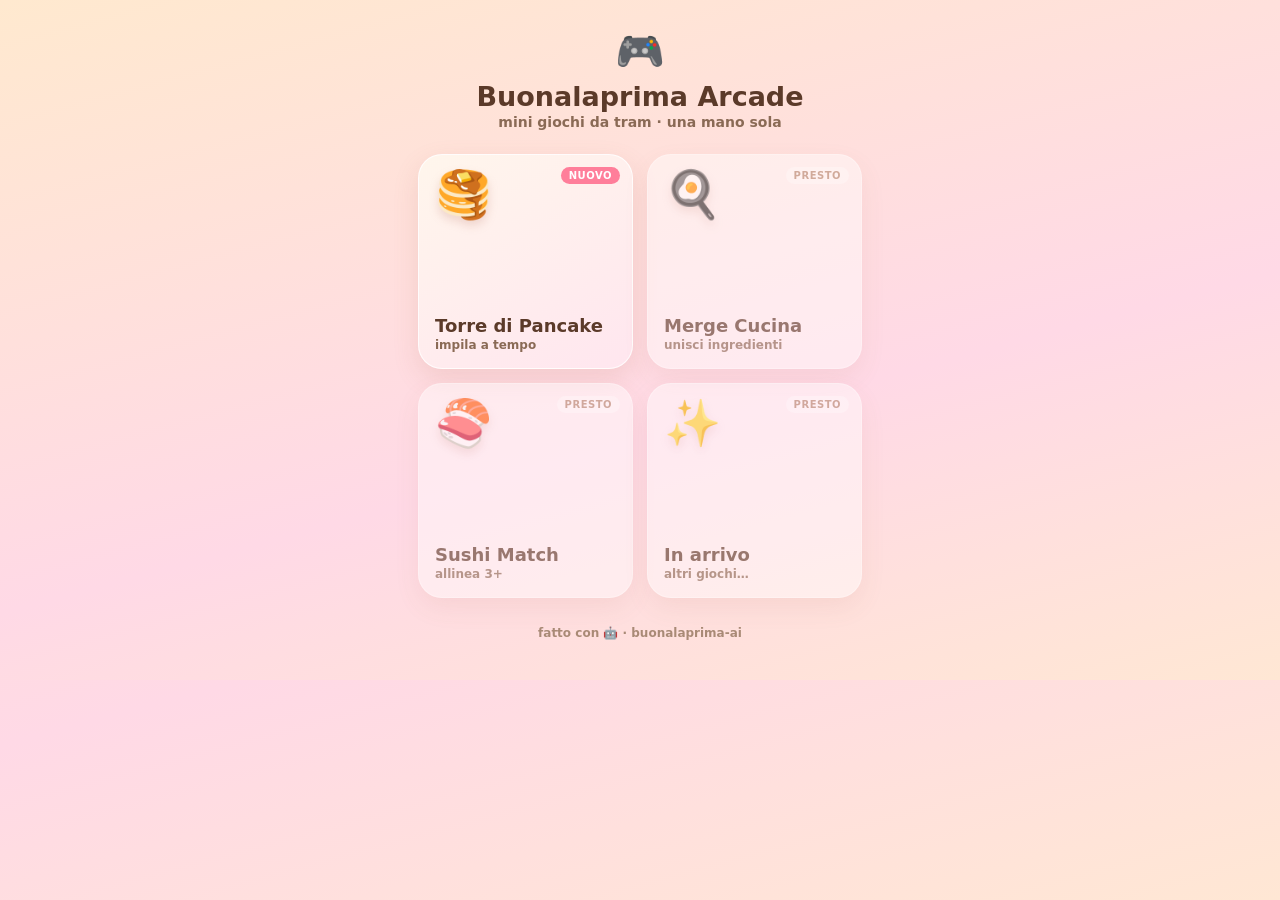
==== index.html @ 48f1be5c "Buonalaprima Arcade: hub + Torre di Pancake (first game) Mini collection of one-handed "tram" web ga" ====
<!DOCTYPE html>
<html lang="it">
<head>
<meta charset="UTF-8">
<meta name="viewport" content="width=device-width, initial-scale=1, viewport-fit=cover">
<meta name="theme-color" content="#FFF3E0">
<meta name="apple-mobile-web-app-capable" content="yes">
<title>Buonalaprima Arcade 🎮</title>
<style>
  *{ box-sizing:border-box; -webkit-tap-highlight-color:transparent; }
  html,body{
    margin:0; min-height:100%;
    font-family:ui-rounded,"SF Pro Rounded","Nunito",-apple-system,system-ui,sans-serif;
    background:linear-gradient(165deg,#ffe9cf,#ffd9e6 60%,#ffe7d4);
    color:#5b3a29;
    -webkit-user-select:none; user-select:none;
  }
  .wrap{
    max-width:480px; margin:0 auto;
    padding:max(28px,env(safe-area-inset-top)) 18px calc(40px + env(safe-area-inset-bottom));
  }
  header{ text-align:center; margin-bottom:24px; }
  .logo{ font-size:40px; }
  h1{ font-size:27px; font-weight:800; margin:6px 0 2px; }
  .tag{ font-size:14px; font-weight:600; color:#8a6a55; margin:0; }

  .grid{ display:grid; grid-template-columns:1fr 1fr; gap:14px; }
  .tile{
    position:relative; display:flex; flex-direction:column; justify-content:space-between;
    aspect-ratio:1/1; border-radius:24px; padding:16px;
    text-decoration:none; color:#5b3a29; overflow:hidden;
    background:rgba(255,255,255,.7); border:1px solid rgba(255,255,255,.85);
    box-shadow:0 10px 26px rgba(180,110,90,.16);
    transition:transform .12s ease, box-shadow .12s ease;
  }
  .tile.live:active{ transform:scale(.96); box-shadow:0 4px 14px rgba(180,110,90,.16); }
  .tile .ico{ font-size:46px; line-height:1; filter:drop-shadow(0 5px 5px rgba(180,110,90,.22)); }
  .tile .name{ font-size:18px; font-weight:800; }
  .tile .sub{ font-size:12px; font-weight:600; color:#8a6a55; margin-top:2px; }
  .tile.live{ background:linear-gradient(150deg,#fff6ec,#ffe6ef); }
  .tile.soon{ opacity:.62; }
  .tile.soon::after{
    content:"presto"; position:absolute; top:12px; right:12px;
    font-size:10px; font-weight:800; letter-spacing:.5px; text-transform:uppercase;
    color:#b58a72; background:rgba(255,255,255,.8);
    padding:3px 8px; border-radius:999px;
  }
  .badge-new{
    position:absolute; top:12px; right:12px;
    font-size:10px; font-weight:800; letter-spacing:.5px; text-transform:uppercase;
    color:#fff; background:#ff7e9a; padding:3px 8px; border-radius:999px;
  }
  footer{ text-align:center; margin-top:28px; font-size:12px; font-weight:600; color:#a98a76; }
</style>
</head>
<body>
  <div class="wrap">
    <header>
      <div class="logo">🎮</div>
      <h1>Buonalaprima Arcade</h1>
      <p class="tag">mini giochi da tram · una mano sola</p>
    </header>

    <div class="grid">
      <a class="tile live" href="pancake-tower/">
        <span class="badge-new">nuovo</span>
        <div class="ico">🥞</div>
        <div>
          <div class="name">Torre di Pancake</div>
          <div class="sub">impila a tempo</div>
        </div>
      </a>

      <div class="tile soon" aria-disabled="true">
        <div class="ico">🍳</div>
        <div>
          <div class="name">Merge Cucina</div>
          <div class="sub">unisci ingredienti</div>
        </div>
      </div>

      <div class="tile soon" aria-disabled="true">
        <div class="ico">🍣</div>
        <div>
          <div class="name">Sushi Match</div>
          <div class="sub">allinea 3+</div>
        </div>
      </div>

      <div class="tile soon" aria-disabled="true">
        <div class="ico">✨</div>
        <div>
          <div class="name">In arrivo</div>
          <div class="sub">altri giochi…</div>
        </div>
      </div>
    </div>

    <footer>fatto con 🤖 · buonalaprima-ai</footer>
  </div>
</body>
</html>
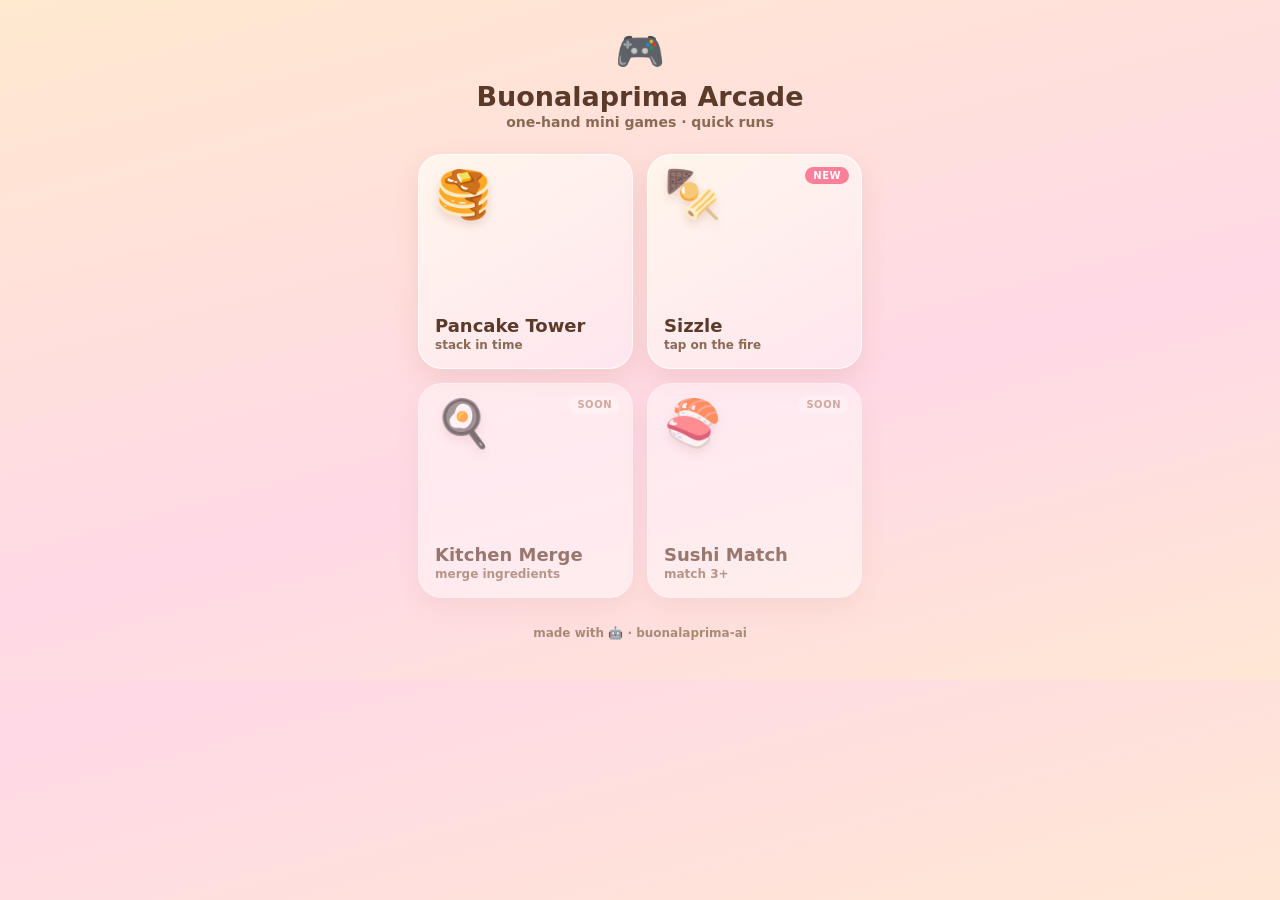
==== commit acfa72e9: "Add Sizzle (2nd game) + convert the whole collection to English - New game: sizzle/ — a one-tap roti" ====
--- a/index.html
+++ b/index.html
@@ -40,7 +40,7 @@
   .tile.live{ background:linear-gradient(150deg,#fff6ec,#ffe6ef); }
   .tile.soon{ opacity:.62; }
   .tile.soon::after{
-    content:"presto"; position:absolute; top:12px; right:12px;
+    content:"soon"; position:absolute; top:12px; right:12px;
     font-size:10px; font-weight:800; letter-spacing:.5px; text-transform:uppercase;
     color:#b58a72; background:rgba(255,255,255,.8);
     padding:3px 8px; border-radius:999px;
@@ -58,24 +58,32 @@
     <header>
       <div class="logo">🎮</div>
       <h1>Buonalaprima Arcade</h1>
-      <p class="tag">mini giochi da tram · una mano sola</p>
+      <p class="tag">one-hand mini games · quick runs</p>
     </header>
 
     <div class="grid">
       <a class="tile live" href="pancake-tower/">
-        <span class="badge-new">nuovo</span>
         <div class="ico">🥞</div>
         <div>
-          <div class="name">Torre di Pancake</div>
-          <div class="sub">impila a tempo</div>
+          <div class="name">Pancake Tower</div>
+          <div class="sub">stack in time</div>
+        </div>
+      </a>
+
+      <a class="tile live" href="sizzle/">
+        <span class="badge-new">new</span>
+        <div class="ico">🍢</div>
+        <div>
+          <div class="name">Sizzle</div>
+          <div class="sub">tap on the fire</div>
         </div>
       </a>
 
       <div class="tile soon" aria-disabled="true">
         <div class="ico">🍳</div>
         <div>
-          <div class="name">Merge Cucina</div>
-          <div class="sub">unisci ingredienti</div>
+          <div class="name">Kitchen Merge</div>
+          <div class="sub">merge ingredients</div>
         </div>
       </div>
 
@@ -83,20 +91,12 @@
         <div class="ico">🍣</div>
         <div>
           <div class="name">Sushi Match</div>
-          <div class="sub">allinea 3+</div>
-        </div>
-      </div>
-
-      <div class="tile soon" aria-disabled="true">
-        <div class="ico">✨</div>
-        <div>
-          <div class="name">In arrivo</div>
-          <div class="sub">altri giochi…</div>
+          <div class="sub">match 3+</div>
         </div>
       </div>
     </div>
 
-    <footer>fatto con 🤖 · buonalaprima-ai</footer>
+    <footer>made with 🤖 · buonalaprima-ai</footer>
   </div>
 </body>
 </html>
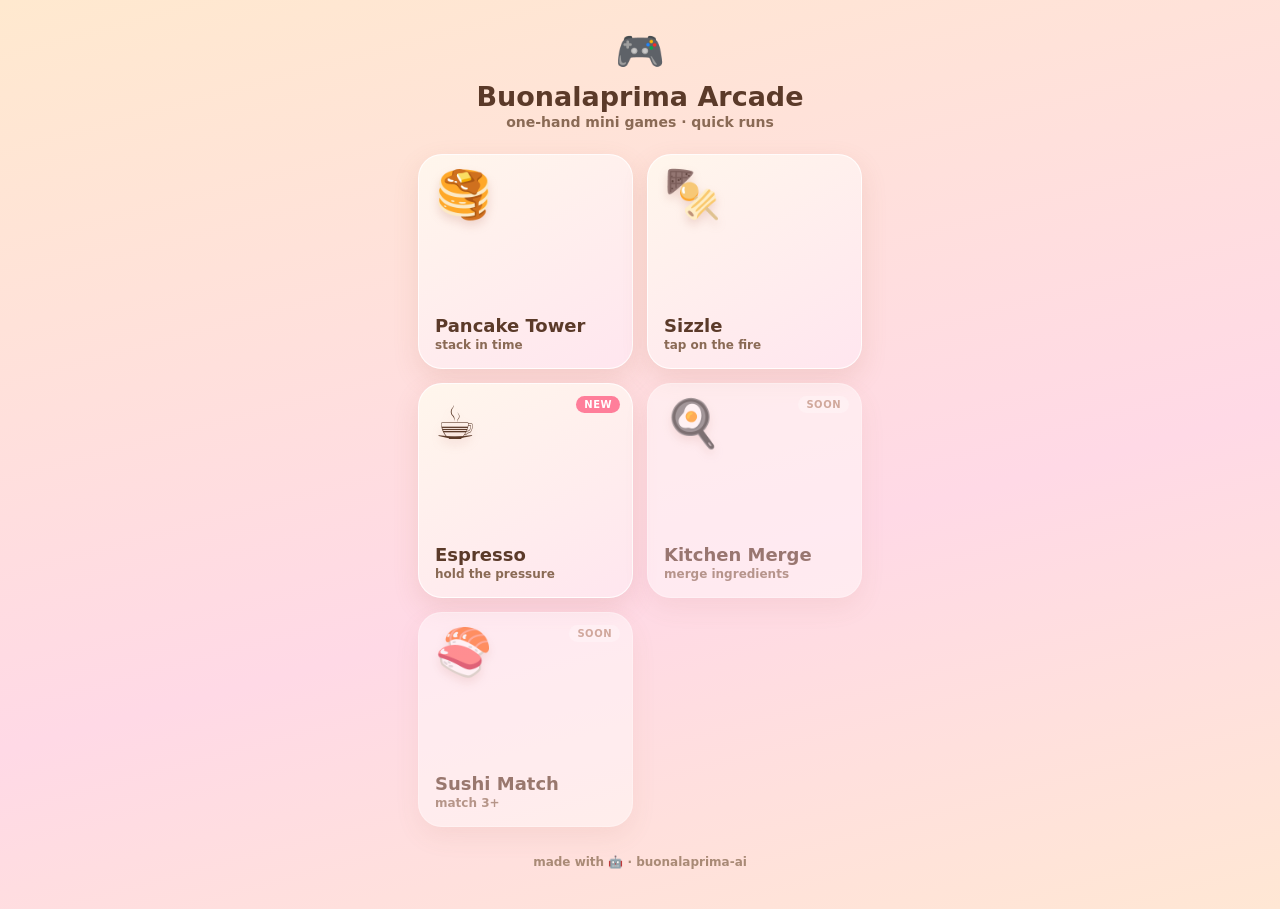
==== commit 0f0e974d: "Add Espresso (3rd game): a pressure-gauge hold-and-release game Hold to build pressure, release to b" ====
--- a/index.html
+++ b/index.html
@@ -71,11 +71,19 @@
       </a>
 
       <a class="tile live" href="sizzle/">
-        <span class="badge-new">new</span>
         <div class="ico">🍢</div>
         <div>
           <div class="name">Sizzle</div>
           <div class="sub">tap on the fire</div>
+        </div>
+      </a>
+
+      <a class="tile live" href="espresso/">
+        <span class="badge-new">new</span>
+        <div class="ico">☕</div>
+        <div>
+          <div class="name">Espresso</div>
+          <div class="sub">hold the pressure</div>
         </div>
       </a>
 
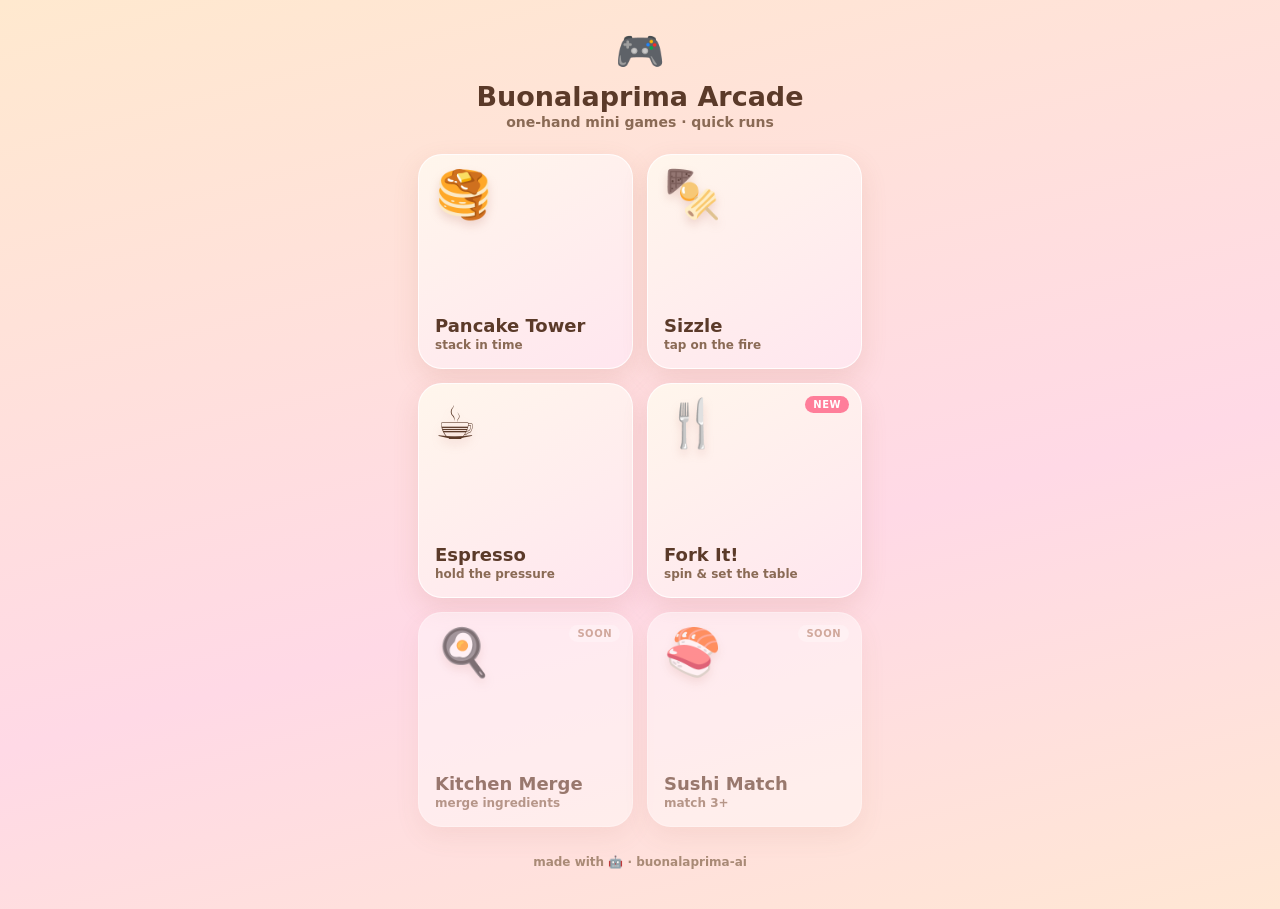
==== commit 4dee0c9a: "Add Fork It! (4th game): a 90s spin-and-stop table-setting time-attack Tap to stop a spinning utensi" ====
--- a/index.html
+++ b/index.html
@@ -79,11 +79,19 @@
       </a>
 
       <a class="tile live" href="espresso/">
-        <span class="badge-new">new</span>
         <div class="ico">☕</div>
         <div>
           <div class="name">Espresso</div>
           <div class="sub">hold the pressure</div>
+        </div>
+      </a>
+
+      <a class="tile live" href="fork-it/">
+        <span class="badge-new">new</span>
+        <div class="ico">🍴</div>
+        <div>
+          <div class="name">Fork It!</div>
+          <div class="sub">spin &amp; set the table</div>
         </div>
       </a>
 
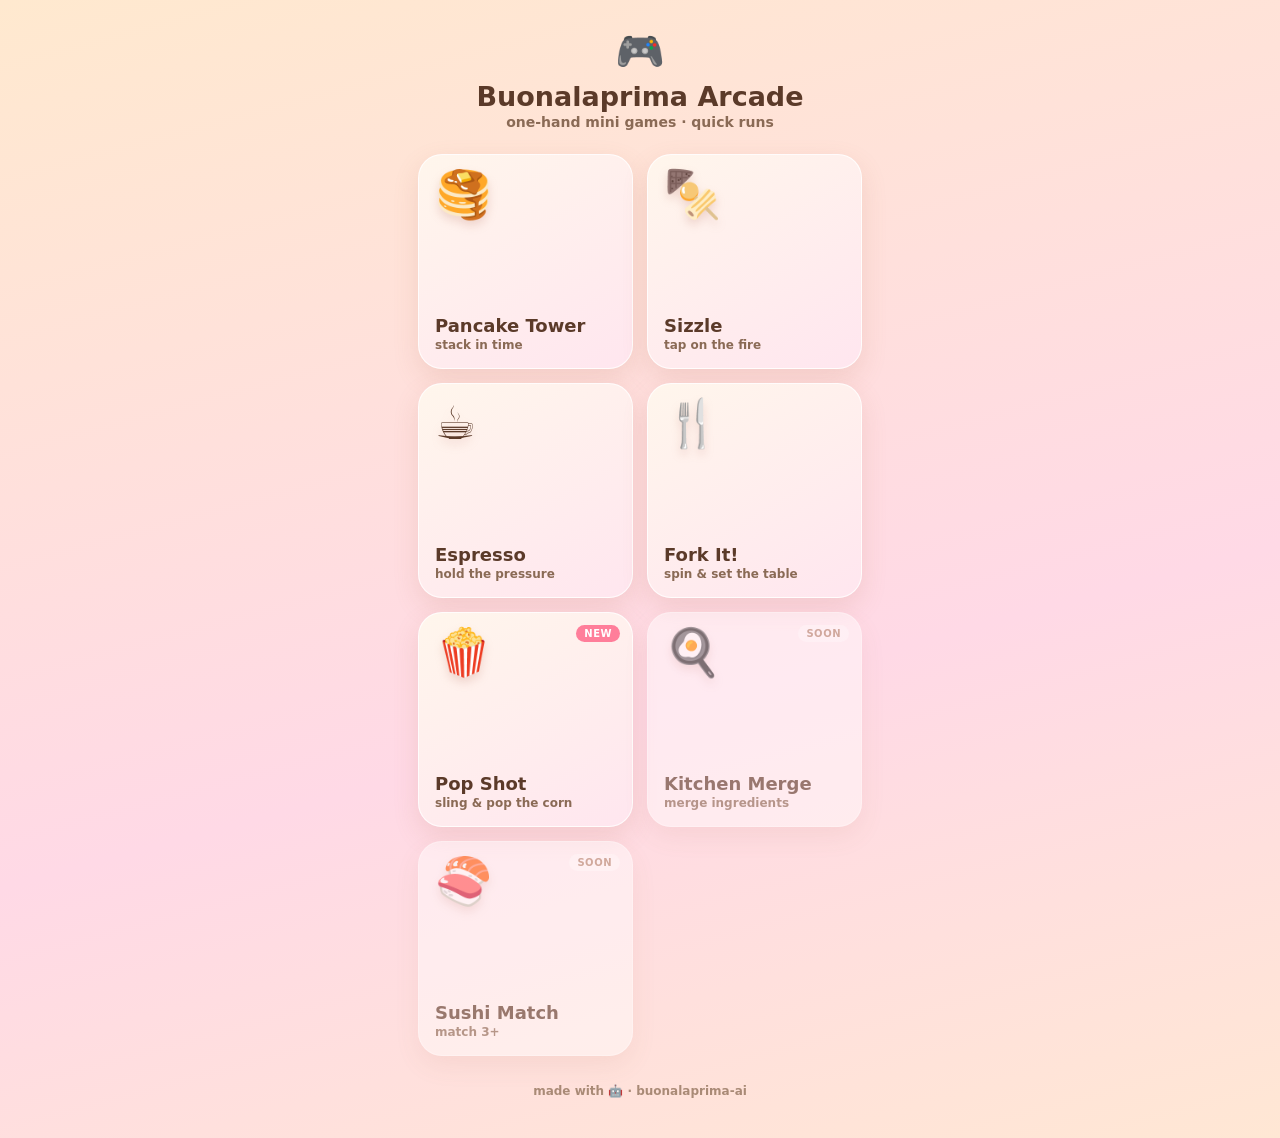
==== commit db62cee2: "Add Pop Shot (5th game): a stovetop slingshot pop-the-corn game Sling a hot popcorn kernel out of a " ====
--- a/index.html
+++ b/index.html
@@ -87,11 +87,19 @@
       </a>
 
       <a class="tile live" href="fork-it/">
-        <span class="badge-new">new</span>
         <div class="ico">🍴</div>
         <div>
           <div class="name">Fork It!</div>
           <div class="sub">spin &amp; set the table</div>
+        </div>
+      </a>
+
+      <a class="tile live" href="pop-shot/">
+        <span class="badge-new">new</span>
+        <div class="ico">🍿</div>
+        <div>
+          <div class="name">Pop Shot</div>
+          <div class="sub">sling &amp; pop the corn</div>
         </div>
       </a>
 
